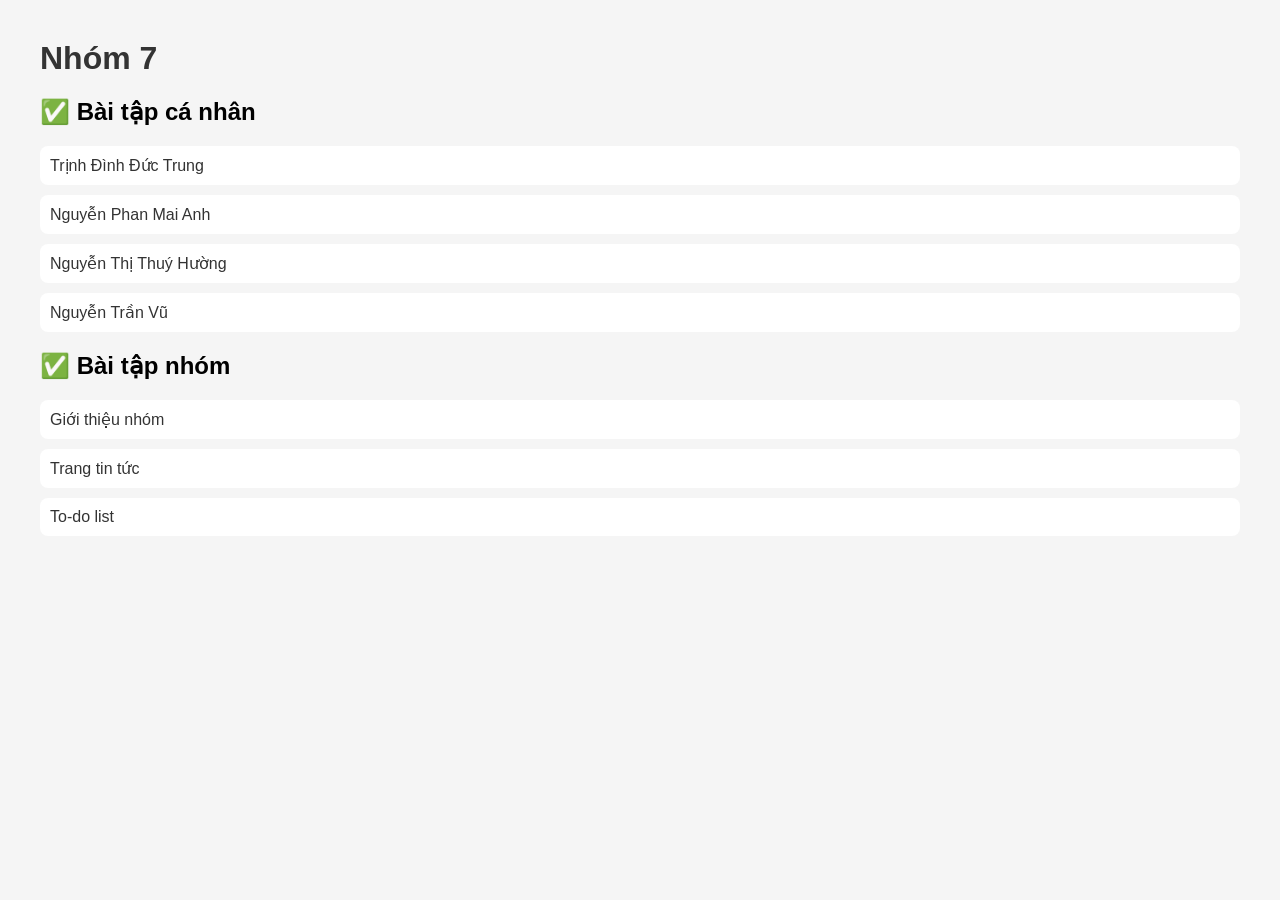
==== index.html @ 1564f826 "Hoan thien profile 4 thanh vien va trang gioi thieu nhom" ====
<!DOCTYPE html>

<html lang="vi">

<head>

    <meta charset="UTF-8">

    <meta name="viewport"
          content="width=device-width, initial-scale=1.0">

    <title>Hệ thống bài tập Lập trình Web</title>

    <link rel="stylesheet"
          href="css/style.css">

</head>

<body>

<h1>Nhóm 7</h1>


<div class="section">

    <h2>✅ Bài tập cá nhân</h2>

    <div class="task-list">

        <a href="tasks/duc-trung/index.html">
            Trịnh Đình Đức Trung
        </a>

        <a href="tasks/mai_anh/index.html">
            Nguyễn Phan Mai Anh
        </a>

        <a href="tasks/thuy_huong/index.html">
            Nguyễn Thị Thuý Hường
        </a>

        <a href="tasks/nguyen_tran_vu/index.html">
            Nguyễn Trần Vũ
        </a>

    </div>

</div>


<div class="section">

    <h2>✅ Bài tập nhóm</h2>

    <div class="task-list">

        <a href="tasks/group/about.html">
            Giới thiệu nhóm
        </a>

        <a href="tasks/group/news/index.html">
            Trang tin tức
        </a>

        <a href="tasks/group/todolist/index.html">
            To-do list
        </a>

    </div>

</div>


</body>

</html>
---- css/style.css ----
body {
    font-family: Arial, sans-serif;
    margin: 40px;
    background: #f5f5f5;
}

h1 {
    color: #333;
}

.task-list {
    display: flex;
    flex-direction: column;
    gap: 10px;
}

.task-list a {
    padding: 10px;
    background: white;
    border-radius: 8px;
    text-decoration: none;
    color: #333;
    transition: 0.2s;
}

.task-list a:hover {
    background: #007BFF;
    color: white;
}

.btn {
    display: inline-block;
    padding: 10px 15px;
    background: #ff6600;
    color: white;
    text-decoration: none;
    border-radius: 6px;
}

.btn:hover {
    background: #cc5200;
}
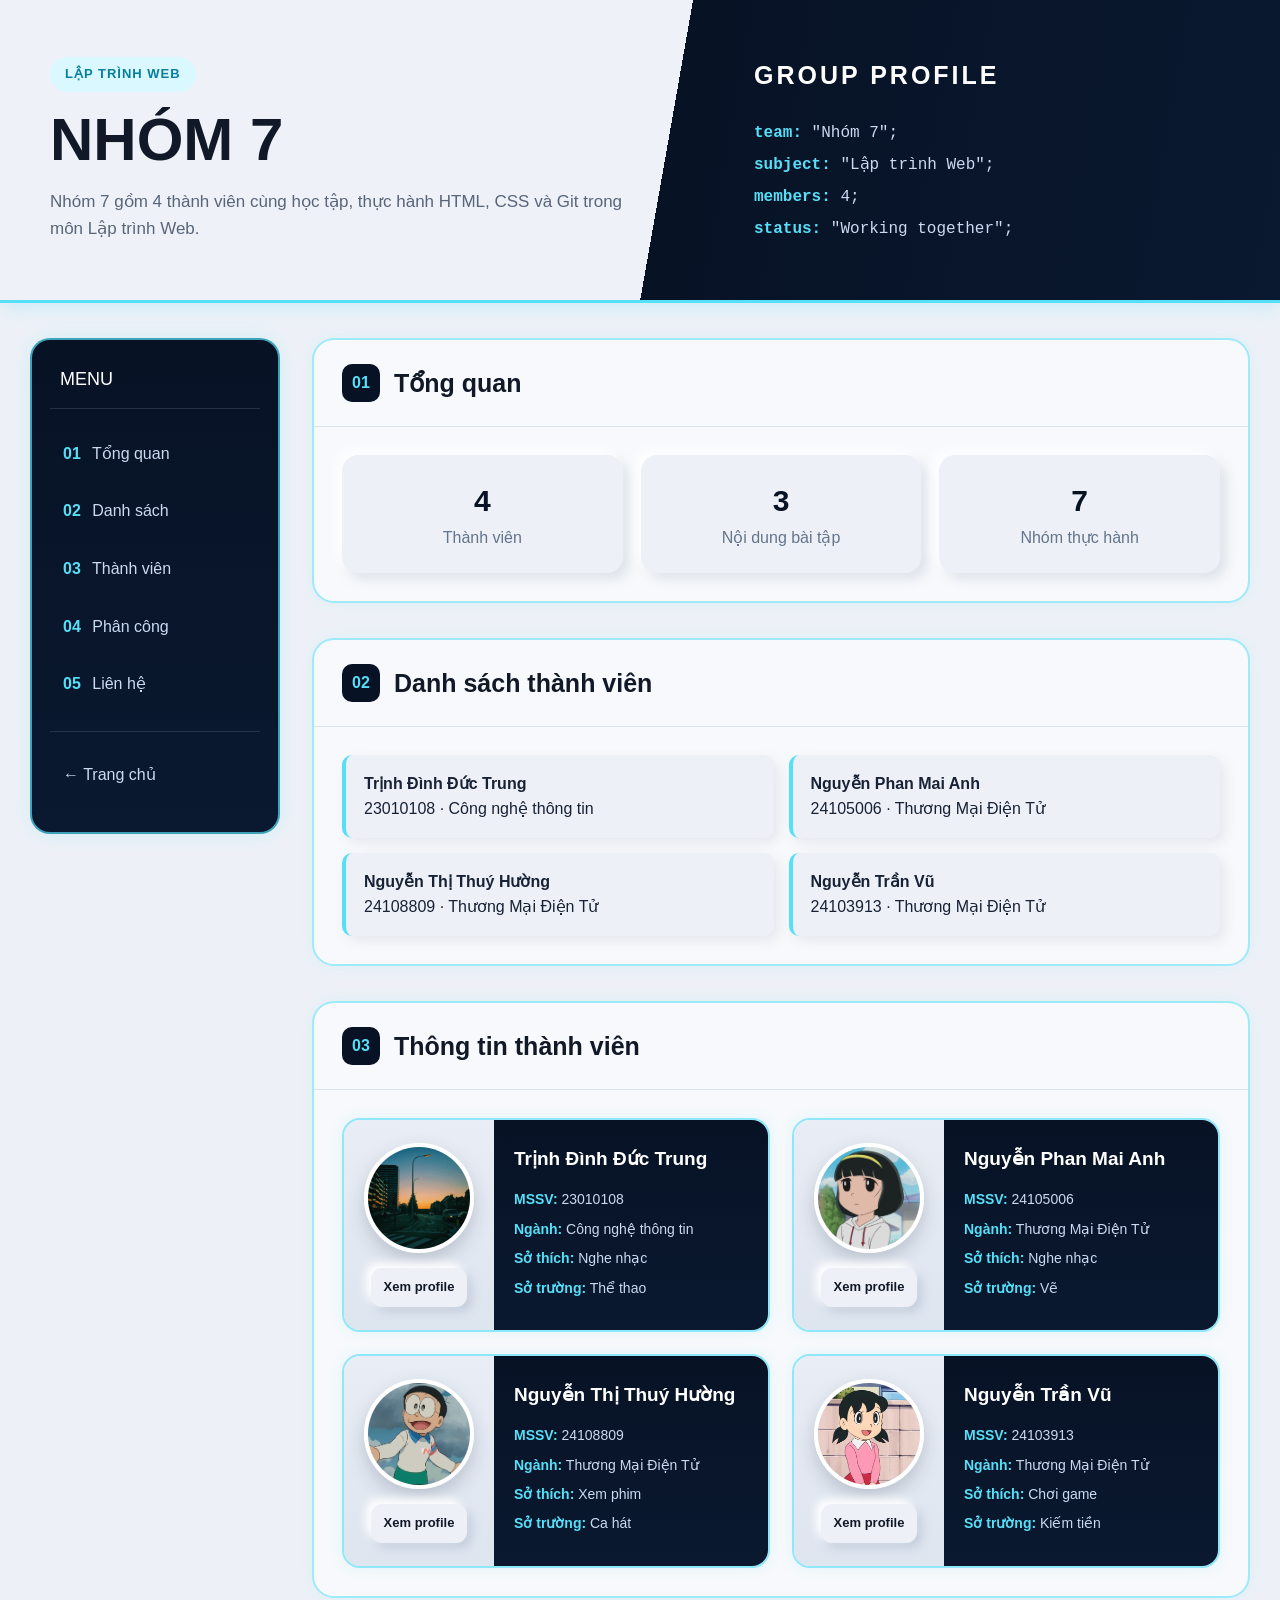
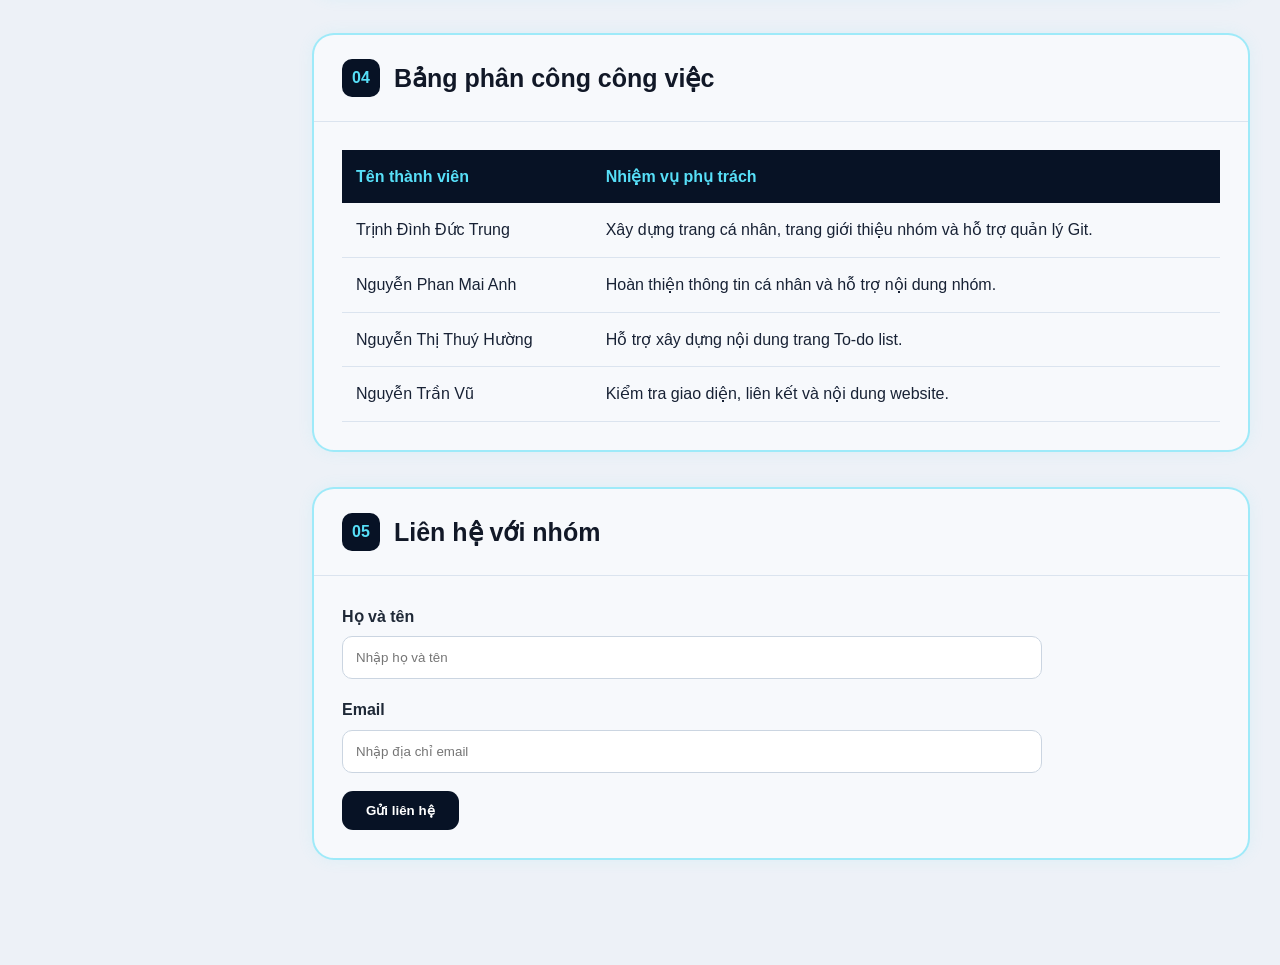
==== commit 52881c66: "hoàn thiện dao diện" ====
--- a/index.html
+++ b/index.html
@@ -1,76 +1,24 @@
 <!DOCTYPE html>
+<html lang="vi">
+<head>
+    <meta charset="UTF-8">
+    <meta name="viewport" content="width=device-width, initial-scale=1.0">
 
-<html lang="vi">
+    <title>Nhóm 7</title>
 
-<head>
+    <meta http-equiv="refresh" content="0; url=tasks/group/about.html">
 
-    <meta charset="UTF-8">
-
-    <meta name="viewport"
-          content="width=device-width, initial-scale=1.0">
-
-    <title>Hệ thống bài tập Lập trình Web</title>
-
-    <link rel="stylesheet"
-          href="css/style.css">
-
+    <script>
+        window.location.replace("tasks/group/about.html");
+    </script>
 </head>
 
 <body>
-
-<h1>Nhóm 7</h1>
-
-
-<div class="section">
-
-    <h2>✅ Bài tập cá nhân</h2>
-
-    <div class="task-list">
-
-        <a href="tasks/duc-trung/index.html">
-            Trịnh Đình Đức Trung
+    <p>
+        Đang chuyển đến
+        <a href="tasks/group/about.html">
+            Trang giới thiệu Nhóm 7
         </a>
-
-        <a href="tasks/mai_anh/index.html">
-            Nguyễn Phan Mai Anh
-        </a>
-
-        <a href="tasks/thuy_huong/index.html">
-            Nguyễn Thị Thuý Hường
-        </a>
-
-        <a href="tasks/nguyen_tran_vu/index.html">
-            Nguyễn Trần Vũ
-        </a>
-
-    </div>
-
-</div>
-
-
-<div class="section">
-
-    <h2>✅ Bài tập nhóm</h2>
-
-    <div class="task-list">
-
-        <a href="tasks/group/about.html">
-            Giới thiệu nhóm
-        </a>
-
-        <a href="tasks/group/news/index.html">
-            Trang tin tức
-        </a>
-
-        <a href="tasks/group/todolist/index.html">
-            To-do list
-        </a>
-
-    </div>
-
-</div>
-
-
+    </p>
 </body>
-
 </html>
